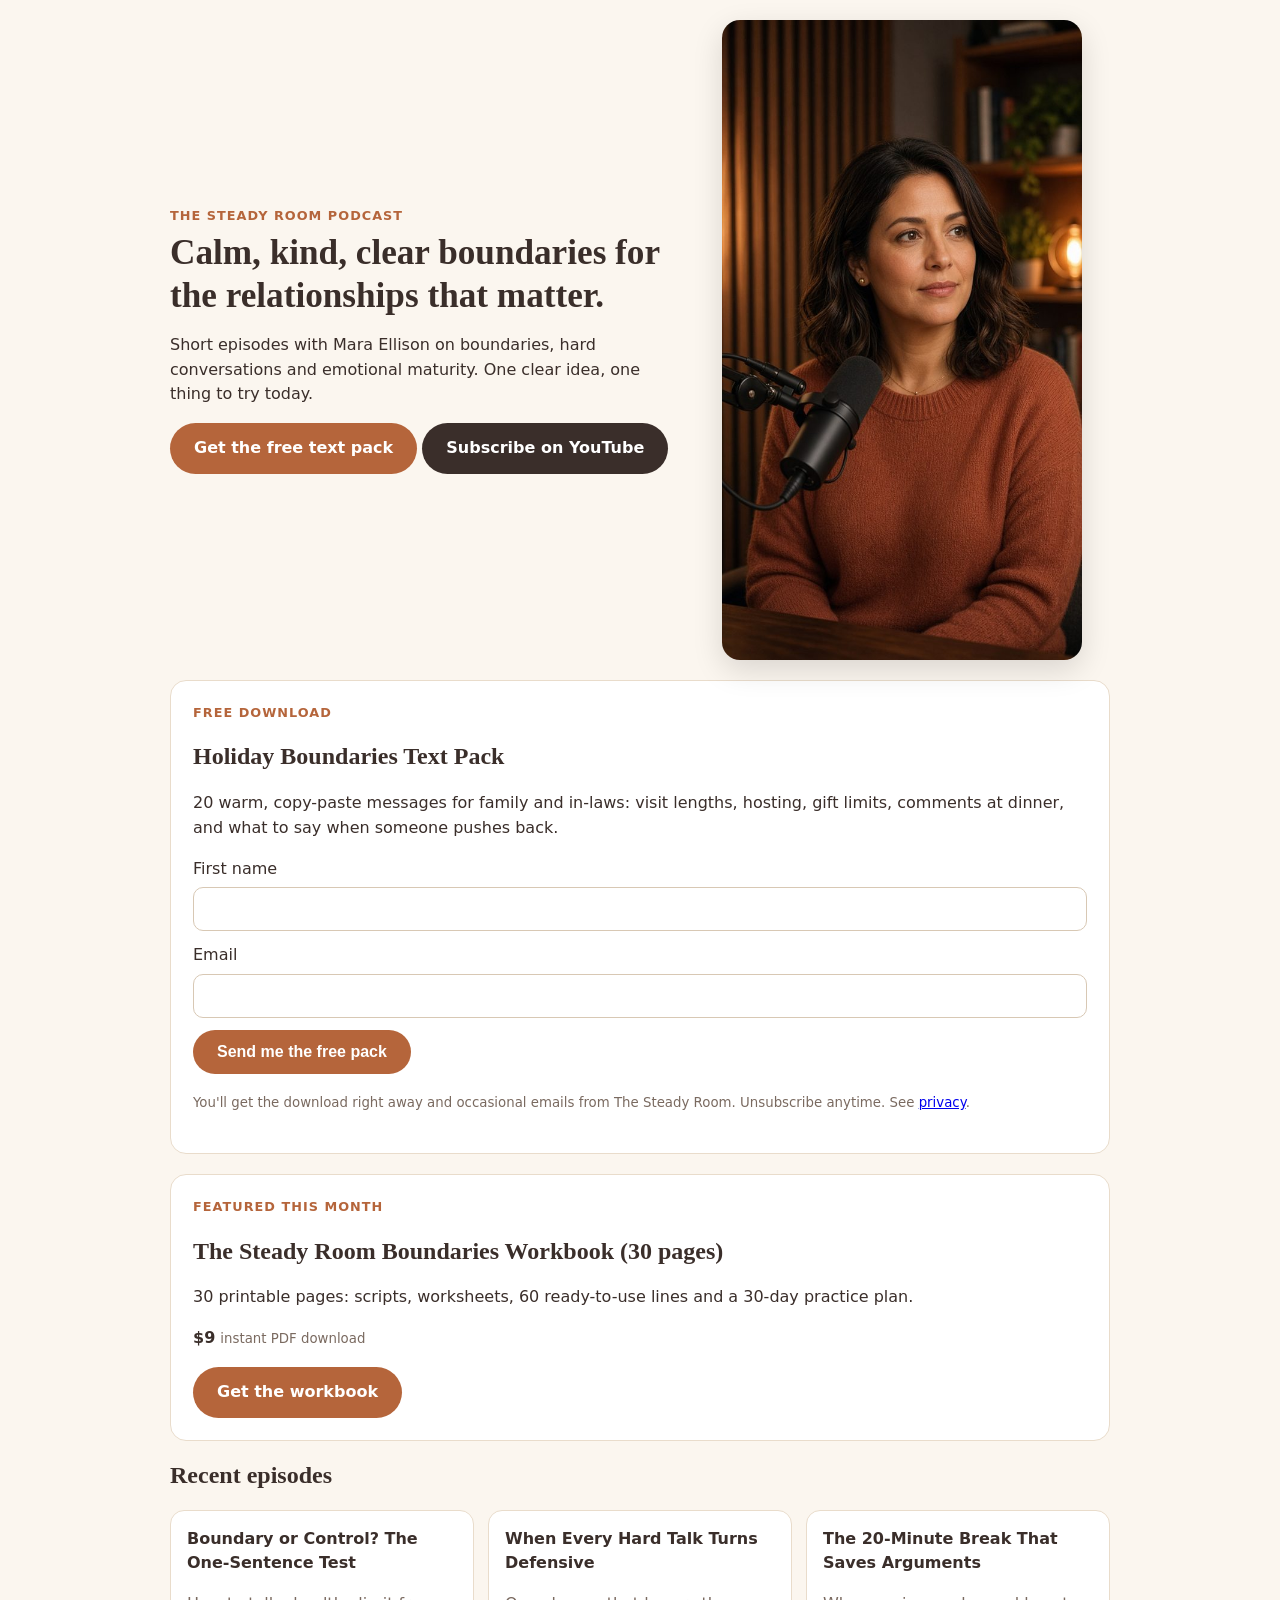
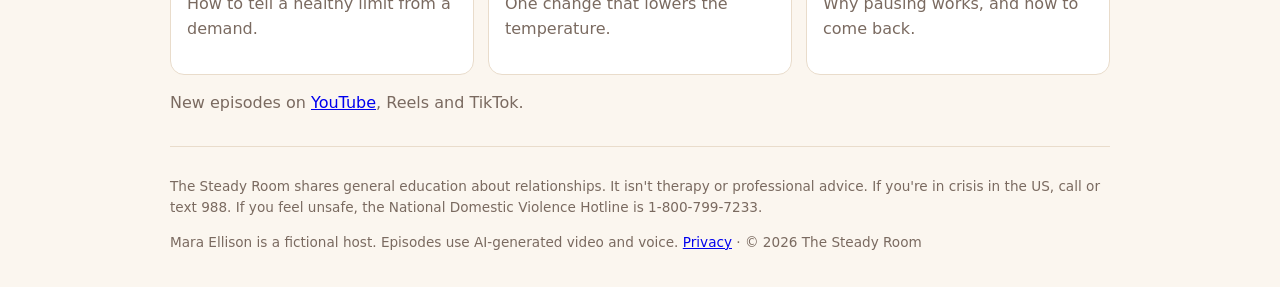
==== index.html @ f8809318 "Add files via upload" ====
<!doctype html><html lang="en"><head><meta charset="utf-8"><meta name="viewport" content="width=device-width,initial-scale=1">
<title>The Steady Room | Calm, clear boundaries for real relationships</title>
<meta name="description" content="Short, practical podcast episodes on boundaries, emotional maturity and healthier relationships. Get the free Holiday Boundaries Text Pack.">
<link rel="canonical" href="https://yarosim.github.io/the-steady-room/"><meta property="og:title" content="The Steady Room"><meta property="og:description" content="Free: 20 kind, clear holiday messages for family and in-laws.">
<meta property="og:image" content="https://yarosim.github.io/the-steady-room/og.png"><meta property="og:url" content="https://yarosim.github.io/the-steady-room/"><meta property="og:type" content="website"><meta name="twitter:card" content="summary_large_image">
<link rel="stylesheet" href="style.css"></head><body><div class="wrap">
<section class="hero"><div><div class="kick">THE STEADY ROOM PODCAST</div><h1>Calm, kind, clear boundaries for the relationships that matter.</h1>
<p>Short episodes with Mara Ellison on boundaries, hard conversations and emotional maturity. One clear idea, one thing to try today.</p>
<a class="btn" href="#free">Get the free text pack</a> <a class="btn alt" id="yt" href="#episodes">Subscribe on YouTube</a></div>
<img src="mara.jpg" alt="Mara Ellison, host of The Steady Room, at the podcast microphone"></section>

<section class="card" id="free"><div class="kick">FREE DOWNLOAD</div><h2 id="freeTitle">Holiday Boundaries Text Pack</h2>
<p>20 warm, copy-paste messages for family and in-laws: visit lengths, hosting, gift limits, comments at dinner, and what to say when someone pushes back.</p>
<form action="https://formsubmit.co/pnsgloballlc@gmail.com" method="POST">
<input type="hidden" name="_subject" value="New Steady Room signup: Holiday Boundaries Text Pack"><input type="hidden" name="_next" value="https://yarosim.github.io/the-steady-room/free/">
<input type="hidden" name="_captcha" value="false"><input type="hidden" name="_template" value="table"><input type="text" name="_honey" style="display:none">
<input type="hidden" name="source" value="the-steady-room-landing"><label>First name<input type="text" name="name" required></label>
<label>Email<input type="email" name="email" required></label><button class="btn" type="submit">Send me the free pack</button>
<p><small>You'll get the download right away and occasional emails from The Steady Room. Unsubscribe anytime. See <a href="privacy.html">privacy</a>.</small></p></form></section>

<section class="card" id="featured"><div class="kick">FEATURED THIS MONTH</div><h2 id="paidName">The Steady Room Boundaries Workbook</h2>
<p id="paidDesc">30 printable pages: scripts, worksheets, 60 ready-to-use lines and a 30-day practice plan.</p>
<p><strong id="paidPrice">$9</strong> <small>instant PDF download</small></p><a class="btn" id="buy" href="https://buy.stripe.com/aFacN52rWdBybjQdHK2Ji2j">Get the workbook</a></section>

<section id="episodes"><h2>Recent episodes</h2><div class="eps">
<div class="ep"><strong>Boundary or Control? The One-Sentence Test</strong><p class="muted">How to tell a healthy limit from a demand.</p></div>
<div class="ep"><strong>When Every Hard Talk Turns Defensive</strong><p class="muted">One change that lowers the temperature.</p></div>
<div class="ep"><strong>The 20-Minute Break That Saves Arguments</strong><p class="muted">Why pausing works, and how to come back.</p></div></div>
<p class="muted">New episodes on <a href="https://www.youtube.com/@TheSteadyRoomPodcast">YouTube</a>, Reels and TikTok.</p></section>

<footer><p>The Steady Room shares general education about relationships. It isn't therapy or professional advice. If you're in crisis in the US, call or text 988. If you feel unsafe, the National Domestic Violence Hotline is 1-800-799-7233.</p>
<p>Mara Ellison is a fictional host. Episodes use AI-generated video and voice. <a href="privacy.html">Privacy</a> · © 2026 The Steady Room</p></footer></div>
<script>
const YT="https://www.youtube.com/@TheSteadyRoomPodcast?sub_confirmation=1";if(YT)document.getElementById('yt').href=YT;
fetch('products.json').then(r=>r.json()).then(d=>{const n=new Date(new Date().toLocaleString('en-US',{timeZone:'America/New_York'}));
const k=n.getFullYear()+'-'+String(n.getMonth()+1).padStart(2,'0');const m=d.months&&d.months[k]||{};const p=(m.paid&&m.paid.stripe_link)?m.paid:d.default.paid;
document.getElementById('paidName').textContent=p.name;document.getElementById('paidPrice').textContent='$'+p.price_usd;if(p.desc)document.getElementById('paidDesc').textContent=p.desc;
document.getElementById('buy').href=p.stripe_link;}).catch(()=>{});
</script></body></html>
---- style.css ----
*{box-sizing:border-box}body{margin:0;font-family:system-ui,-apple-system,Segoe UI,Roboto,sans-serif;background:#FBF6EF;color:#3A2E2A;line-height:1.55}
.wrap{max-width:980px;margin:auto;padding:20px}h1,h2{font-family:Georgia,serif;line-height:1.2}h1{font-size:2.2rem;margin:.2em 0}
.hero{display:grid;gap:24px;align-items:center}@media(min-width:760px){.hero{grid-template-columns:1.2fr 1fr}}
.hero img{width:100%;max-width:360px;border-radius:18px;box-shadow:0 10px 30px #0002;justify-self:center}
.kick{color:#B5653B;font-weight:700;letter-spacing:.08em;font-size:.8rem}.card{background:#fff;border:1px solid #E9DCCB;border-radius:16px;padding:22px;margin:20px 0}
.btn{display:inline-block;background:#B5653B;color:#fff;border:0;border-radius:999px;padding:13px 24px;font-size:1rem;font-weight:700;text-decoration:none;cursor:pointer}
.btn.alt{background:#3A2E2A}input[type=email],input[type=text]{width:100%;padding:12px;border:1px solid #d8c8b4;border-radius:10px;font-size:1rem;margin:6px 0 12px}
.eps{display:grid;gap:14px}@media(min-width:760px){.eps{grid-template-columns:repeat(3,1fr)}}.ep{background:#fff;border-radius:14px;padding:16px;border:1px solid #E9DCCB}
small,.muted{color:#7a6a60}footer{font-size:.85rem;color:#7a6a60;border-top:1px solid #E9DCCB;margin-top:30px;padding-top:16px}
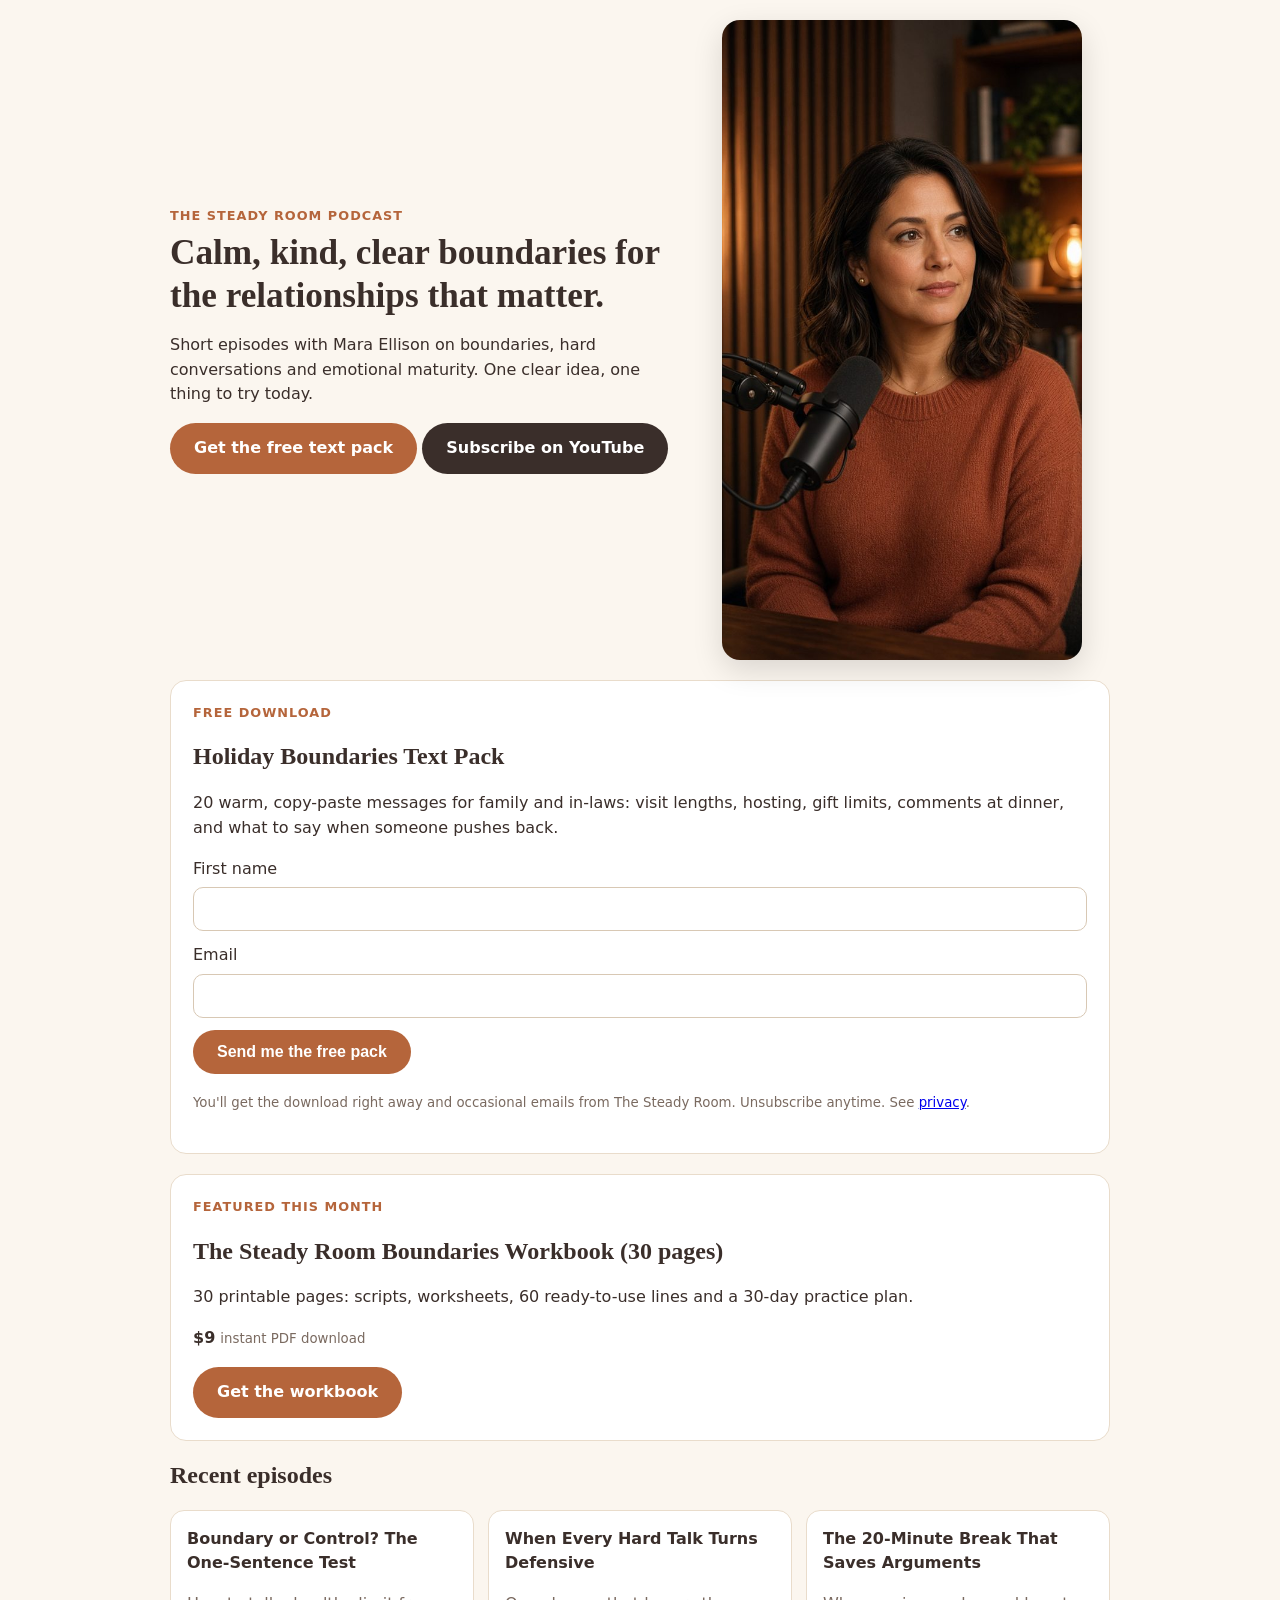
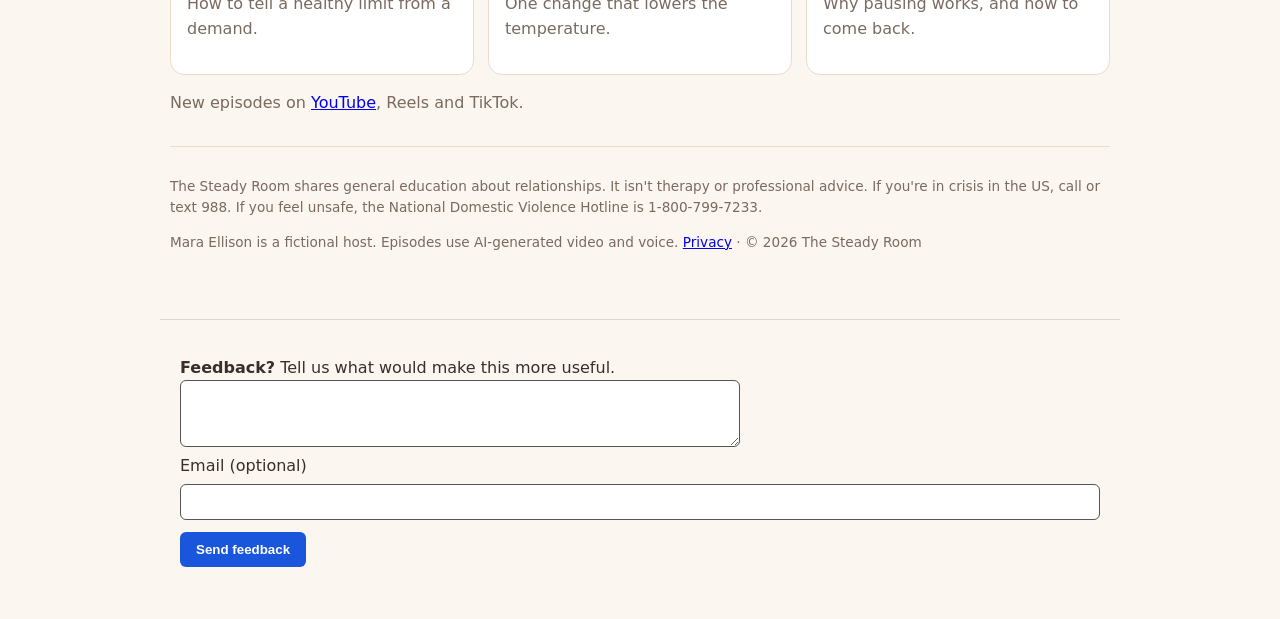
==== commit ec9711ef: "Secure SDLC, signup/feedback forms Co-authored-by: yarosim <yarosim@users.noreply.github.com>" ====
--- a/index.html
+++ b/index.html
@@ -1,4 +1,7 @@
-<!doctype html><html lang="en"><head><meta charset="utf-8"><meta name="viewport" content="width=device-width,initial-scale=1">
+<!doctype html><html lang="en"><head><meta charset="utf-8">
+<meta http-equiv="Content-Security-Policy" content="default-src 'self'; img-src 'self' data: https:; style-src 'self' 'unsafe-inline'; script-src 'self' 'unsafe-inline'; connect-src 'self' https://formsubmit.co; form-action 'self' https://formsubmit.co https://buy.stripe.com; frame-src 'self' https://www.youtube-nocookie.com https://www.youtube.com; base-uri 'self'; object-src 'none'; upgrade-insecure-requests">
+<meta name="referrer" content="strict-origin-when-cross-origin">
+<meta name="viewport" content="width=device-width,initial-scale=1">
 <title>The Steady Room | Calm, clear boundaries for real relationships</title>
 <meta name="description" content="Short, practical podcast episodes on boundaries, emotional maturity and healthier relationships. Get the free Holiday Boundaries Text Pack.">
 <link rel="canonical" href="https://yarosim.github.io/the-steady-room/"><meta property="og:title" content="The Steady Room"><meta property="og:description" content="Free: 20 kind, clear holiday messages for family and in-laws.">
@@ -12,7 +15,7 @@
 <section class="card" id="free"><div class="kick">FREE DOWNLOAD</div><h2 id="freeTitle">Holiday Boundaries Text Pack</h2>
 <p>20 warm, copy-paste messages for family and in-laws: visit lengths, hosting, gift limits, comments at dinner, and what to say when someone pushes back.</p>
 <form action="https://formsubmit.co/pnsgloballlc@gmail.com" method="POST">
-<input type="hidden" name="_subject" value="New Steady Room signup: Holiday Boundaries Text Pack"><input type="hidden" name="_next" value="https://yarosim.github.io/the-steady-room/free/">
+<input type="hidden" name="_subject" value="[SIGNUP] the-steady-room"><input type="hidden" name="_next" value="https://yarosim.github.io/the-steady-room/free/">
 <input type="hidden" name="_captcha" value="false"><input type="hidden" name="_template" value="table"><input type="text" name="_honey" style="display:none">
 <input type="hidden" name="source" value="the-steady-room-landing"><label>First name<input type="text" name="name" required></label>
 <label>Email<input type="email" name="email" required></label><button class="btn" type="submit">Send me the free pack</button>
@@ -36,4 +39,11 @@
 const k=n.getFullYear()+'-'+String(n.getMonth()+1).padStart(2,'0');const m=d.months&&d.months[k]||{};const p=(m.paid&&m.paid.stripe_link)?m.paid:d.default.paid;
 document.getElementById('paidName').textContent=p.name;document.getElementById('paidPrice').textContent='$'+p.price_usd;if(p.desc)document.getElementById('paidDesc').textContent=p.desc;
 document.getElementById('buy').href=p.stripe_link;}).catch(()=>{});
-</script></body></html>
+</script>
+<!-- ux-forms v1 -->
+<section id="feedback" aria-label="Signup and feedback" style="max-width:960px;margin:32px auto;padding:20px;border-top:1px solid #8884;font:16px/1.5 system-ui,sans-serif">
+<form class="ux-feedback" action="https://formsubmit.co/pnsgloballlc@gmail.com" method="POST" aria-label="Feedback" style="margin-top:16px">
+<input type="hidden" name="_subject" value="[FEEDBACK] the-steady-room"><input type="hidden" name="_captcha" value="false"><input type="hidden" name="_template" value="table"><input type="text" name="_honey" style="display:none" tabindex="-1" autocomplete="off"><input type="hidden" name="_next" value="https://yarosim.github.io/the-steady-room/?feedback=thanks">
+<label for="ux-fb-msg"><strong>Feedback?</strong> Tell us what would make this more useful.</label><br><textarea id="ux-fb-msg" name="message" required rows="3" style="width:100%;max-width:560px;padding:10px;border:1px solid #555;border-radius:6px"></textarea><br><label for="ux-fb-email">Email (optional)</label> <input id="ux-fb-email" type="email" name="email" style="padding:8px;border:1px solid #555;border-radius:6px"> <button type="submit" style="padding:10px 16px;border:0;border-radius:6px;background:#1a56db;color:#fff;font-weight:700;cursor:pointer">Send feedback</button></form>
+</section>
+</body></html>
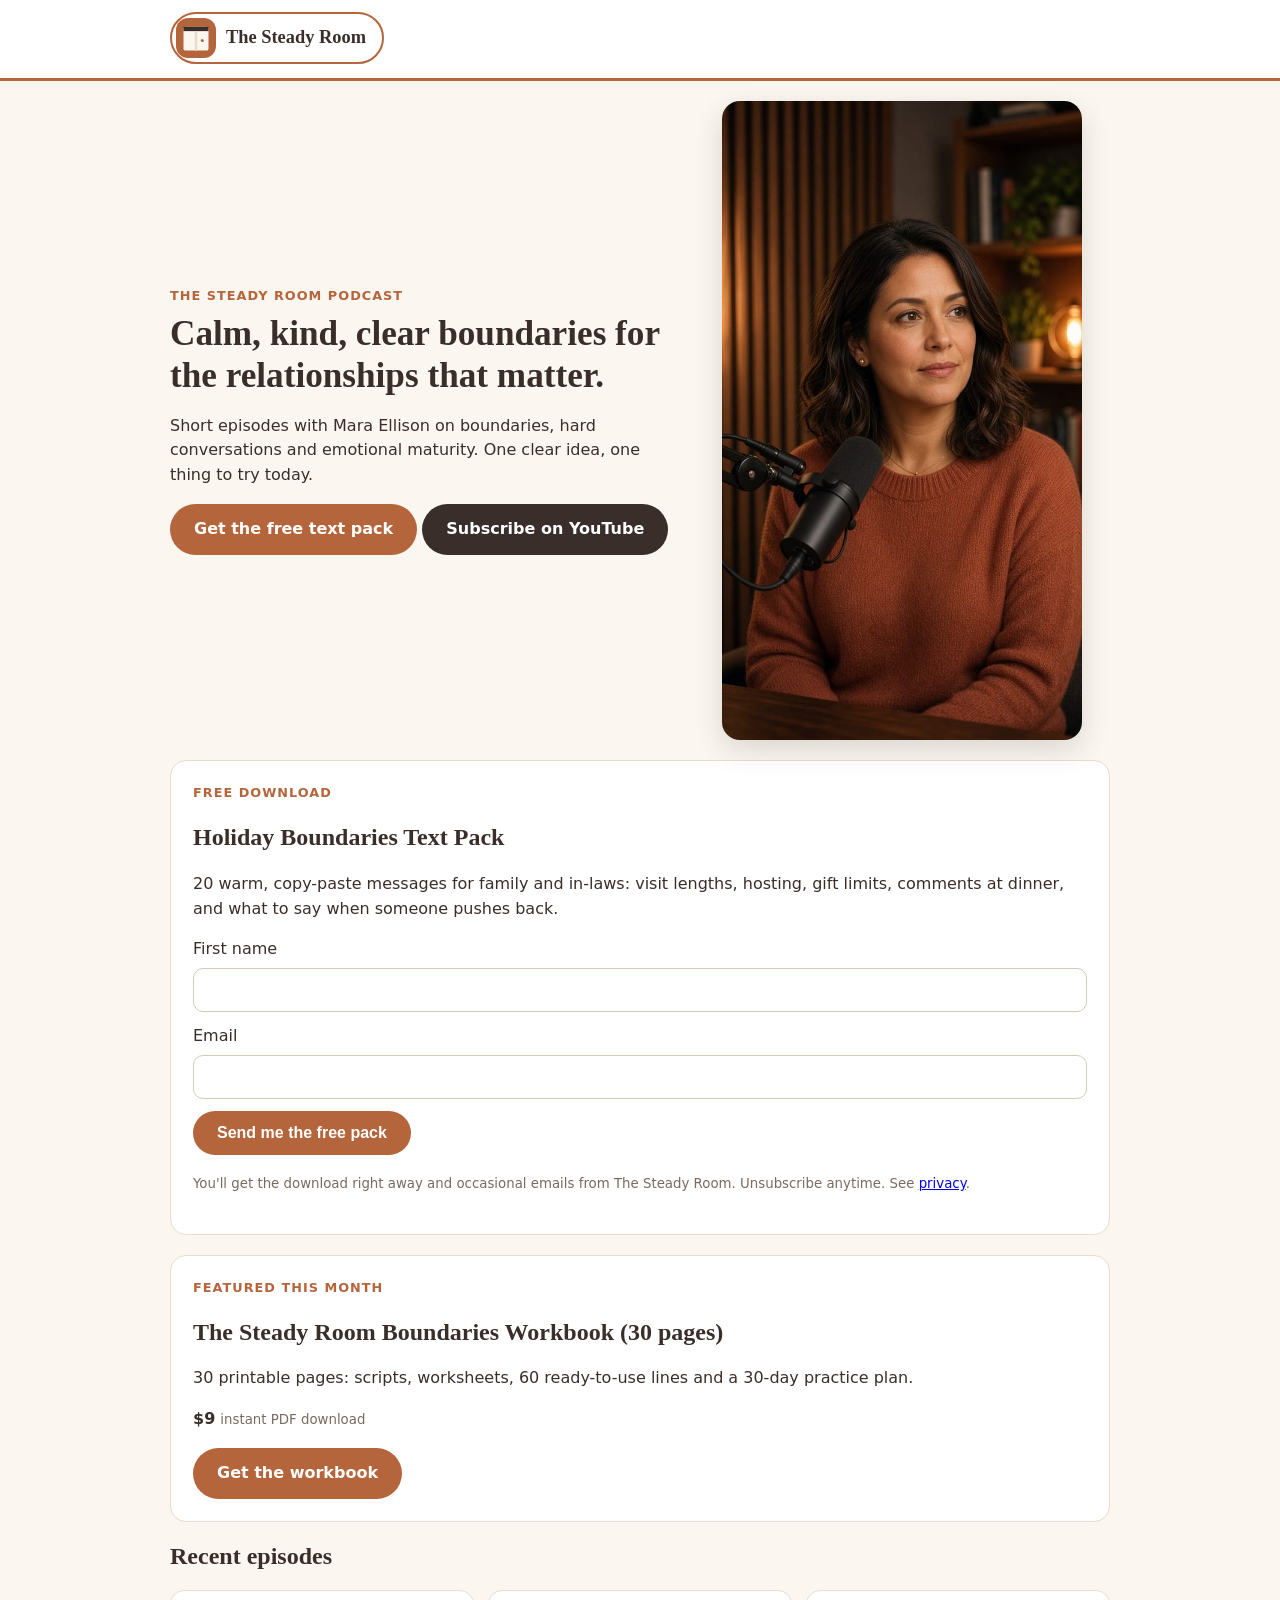
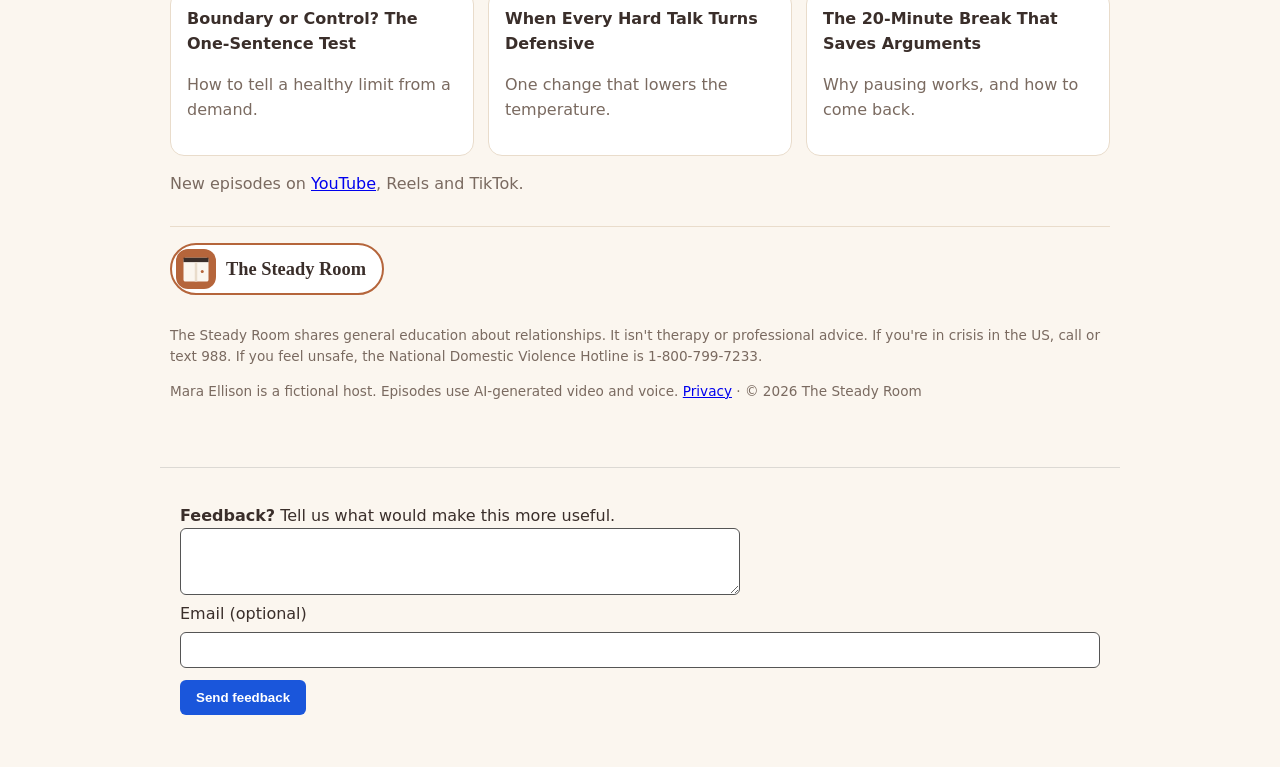
==== commit 207b2c6a: "Add a branded home button in the header and footer. The Steady Room mark and name link back to the h" ====
--- a/index.html
+++ b/index.html
@@ -6,7 +6,9 @@
 <meta name="description" content="Short, practical podcast episodes on boundaries, emotional maturity and healthier relationships. Get the free Holiday Boundaries Text Pack.">
 <link rel="canonical" href="https://yarosim.github.io/the-steady-room/"><meta property="og:title" content="The Steady Room"><meta property="og:description" content="Free: 20 kind, clear holiday messages for family and in-laws.">
 <meta property="og:image" content="https://yarosim.github.io/the-steady-room/og.png"><meta property="og:url" content="https://yarosim.github.io/the-steady-room/"><meta property="og:type" content="website"><meta name="twitter:card" content="summary_large_image">
-<link rel="stylesheet" href="style.css"></head><body><div class="wrap">
+<link rel="stylesheet" href="style.css"></head><body>
+<header class="site-head"><div class="wrap"><a class="brand" href="./"><img src="mark.svg" width="40" height="40" alt="The Steady Room logo"><span>The Steady Room</span></a></div></header>
+<div class="wrap">
 <section class="hero"><div><div class="kick">THE STEADY ROOM PODCAST</div><h1>Calm, kind, clear boundaries for the relationships that matter.</h1>
 <p>Short episodes with Mara Ellison on boundaries, hard conversations and emotional maturity. One clear idea, one thing to try today.</p>
 <a class="btn" href="#free">Get the free text pack</a> <a class="btn alt" id="yt" href="#episodes">Subscribe on YouTube</a></div>
@@ -23,7 +25,7 @@
 
 <section class="card" id="featured"><div class="kick">FEATURED THIS MONTH</div><h2 id="paidName">The Steady Room Boundaries Workbook</h2>
 <p id="paidDesc">30 printable pages: scripts, worksheets, 60 ready-to-use lines and a 30-day practice plan.</p>
-<p><strong id="paidPrice">$9</strong> <small>instant PDF download</small></p><a class="btn" id="buy" href="https://buy.stripe.com/aFacN52rWdBybjQdHK2Ji2j">Get the workbook</a></section>
+<p><strong id="paidPrice">$9</strong> <small>instant PDF download</small></p><a class="btn" id="buy" href="https://vb3mfp-qd.myshopify.com/products/steady-room-boundaries-workbook">Get the workbook</a></section>
 
 <section id="episodes"><h2>Recent episodes</h2><div class="eps">
 <div class="ep"><strong>Boundary or Control? The One-Sentence Test</strong><p class="muted">How to tell a healthy limit from a demand.</p></div>
@@ -31,7 +33,7 @@
 <div class="ep"><strong>The 20-Minute Break That Saves Arguments</strong><p class="muted">Why pausing works, and how to come back.</p></div></div>
 <p class="muted">New episodes on <a href="https://www.youtube.com/@TheSteadyRoomPodcast">YouTube</a>, Reels and TikTok.</p></section>
 
-<footer><p>The Steady Room shares general education about relationships. It isn't therapy or professional advice. If you're in crisis in the US, call or text 988. If you feel unsafe, the National Domestic Violence Hotline is 1-800-799-7233.</p>
+<footer><a class="brand" href="./"><img src="mark.svg" width="40" height="40" alt="The Steady Room logo"><span>The Steady Room</span></a><p>The Steady Room shares general education about relationships. It isn't therapy or professional advice. If you're in crisis in the US, call or text 988. If you feel unsafe, the National Domestic Violence Hotline is 1-800-799-7233.</p>
 <p>Mara Ellison is a fictional host. Episodes use AI-generated video and voice. <a href="privacy.html">Privacy</a> · © 2026 The Steady Room</p></footer></div>
 <script>
 const YT="https://www.youtube.com/@TheSteadyRoomPodcast?sub_confirmation=1";if(YT)document.getElementById('yt').href=YT;
--- a/style.css
+++ b/style.css
@@ -1,4 +1,13 @@
 *{box-sizing:border-box}body{margin:0;font-family:system-ui,-apple-system,Segoe UI,Roboto,sans-serif;background:#FBF6EF;color:#3A2E2A;line-height:1.55}
+.site-head{background:#fff;border-bottom:3px solid #B5653B}
+.site-head .wrap{padding-top:12px;padding-bottom:12px}
+.brand{display:inline-flex;align-items:center;gap:10px;max-width:100%;min-height:48px;padding:4px 16px 4px 4px;border:2px solid #B5653B;border-radius:999px;background:#fff;color:#3A2E2A;text-decoration:none;font-weight:800}
+.brand img{width:40px;height:40px;border-radius:12px;flex:0 0 auto}
+.brand span{font-family:Georgia,serif;font-size:1.15rem;line-height:1.15}
+.brand:hover{background:#FBF6EF}
+.brand:focus{outline:3px solid #3A2E2A;outline-offset:3px}
+footer .brand{margin:0 0 16px}
+@media(max-width:420px){.brand{gap:8px;padding-right:12px}.brand span{font-size:1rem}}
 .wrap{max-width:980px;margin:auto;padding:20px}h1,h2{font-family:Georgia,serif;line-height:1.2}h1{font-size:2.2rem;margin:.2em 0}
 .hero{display:grid;gap:24px;align-items:center}@media(min-width:760px){.hero{grid-template-columns:1.2fr 1fr}}
 .hero img{width:100%;max-width:360px;border-radius:18px;box-shadow:0 10px 30px #0002;justify-self:center}
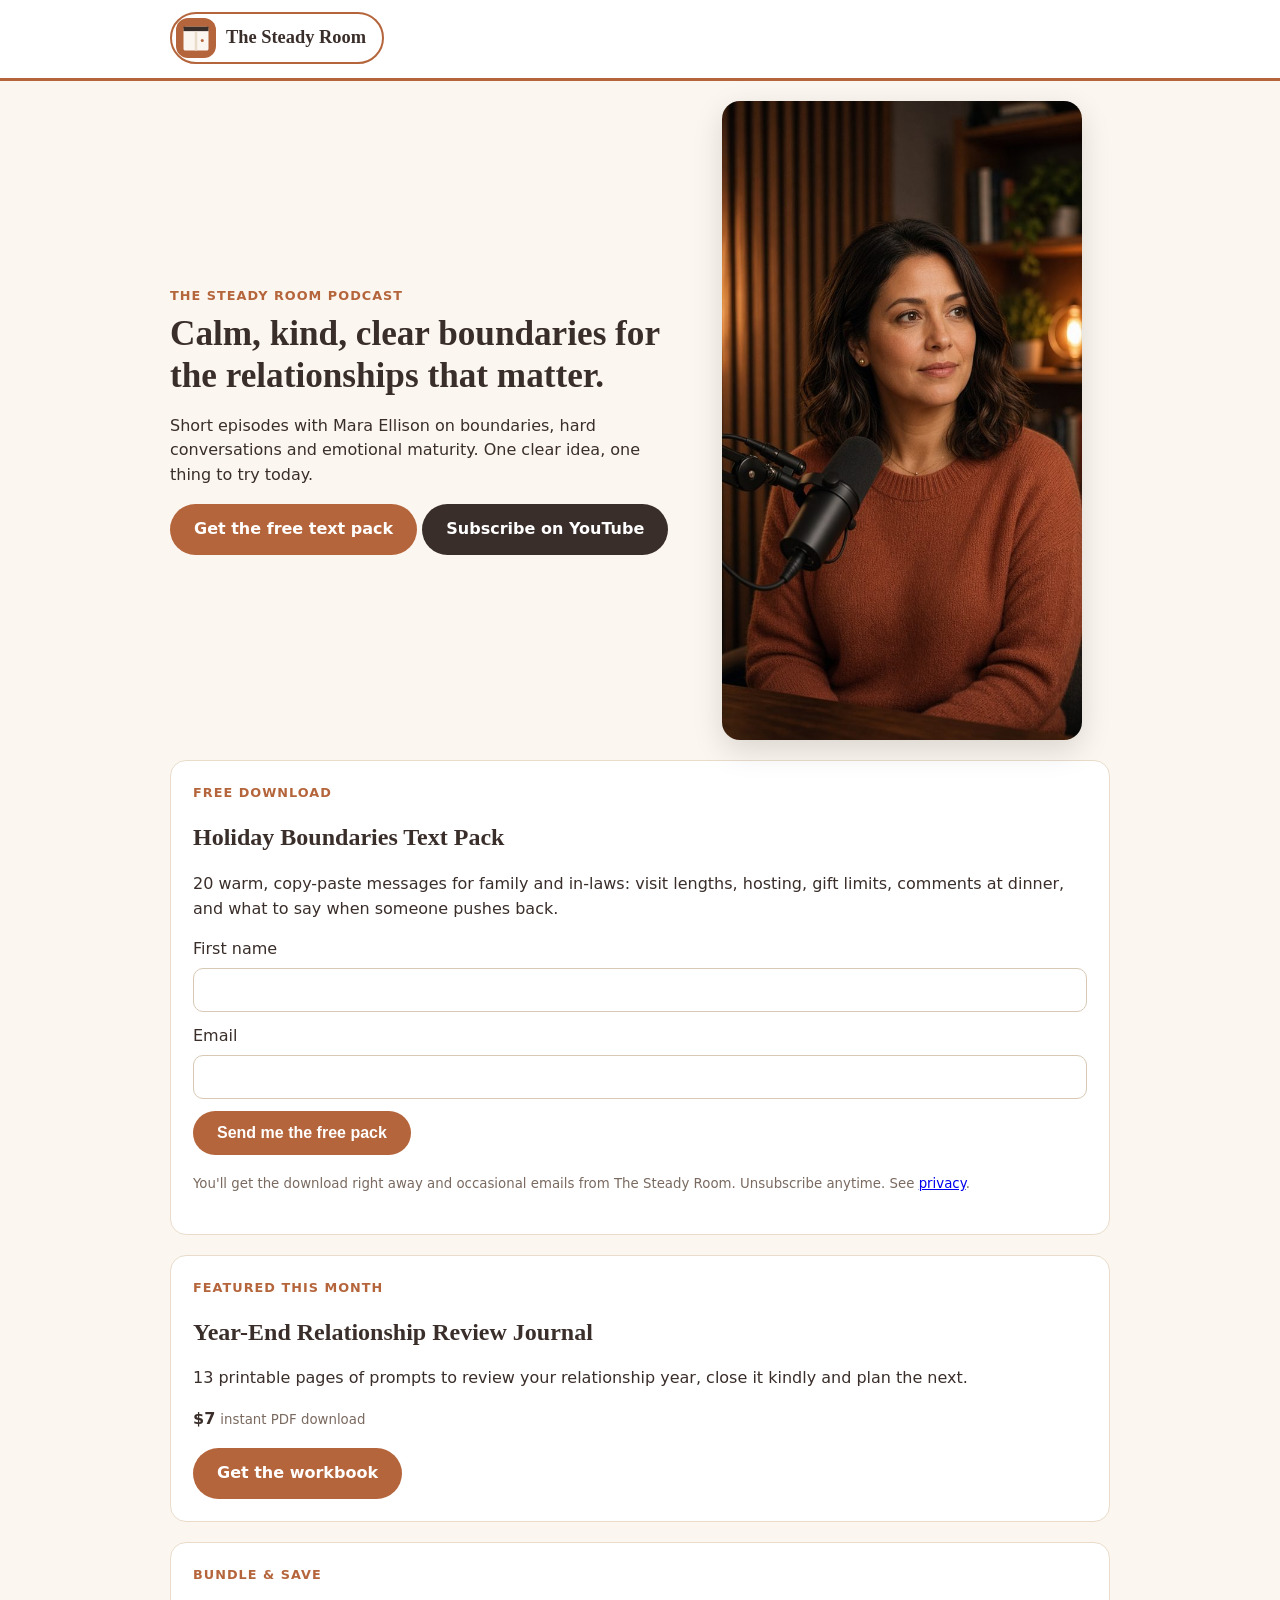
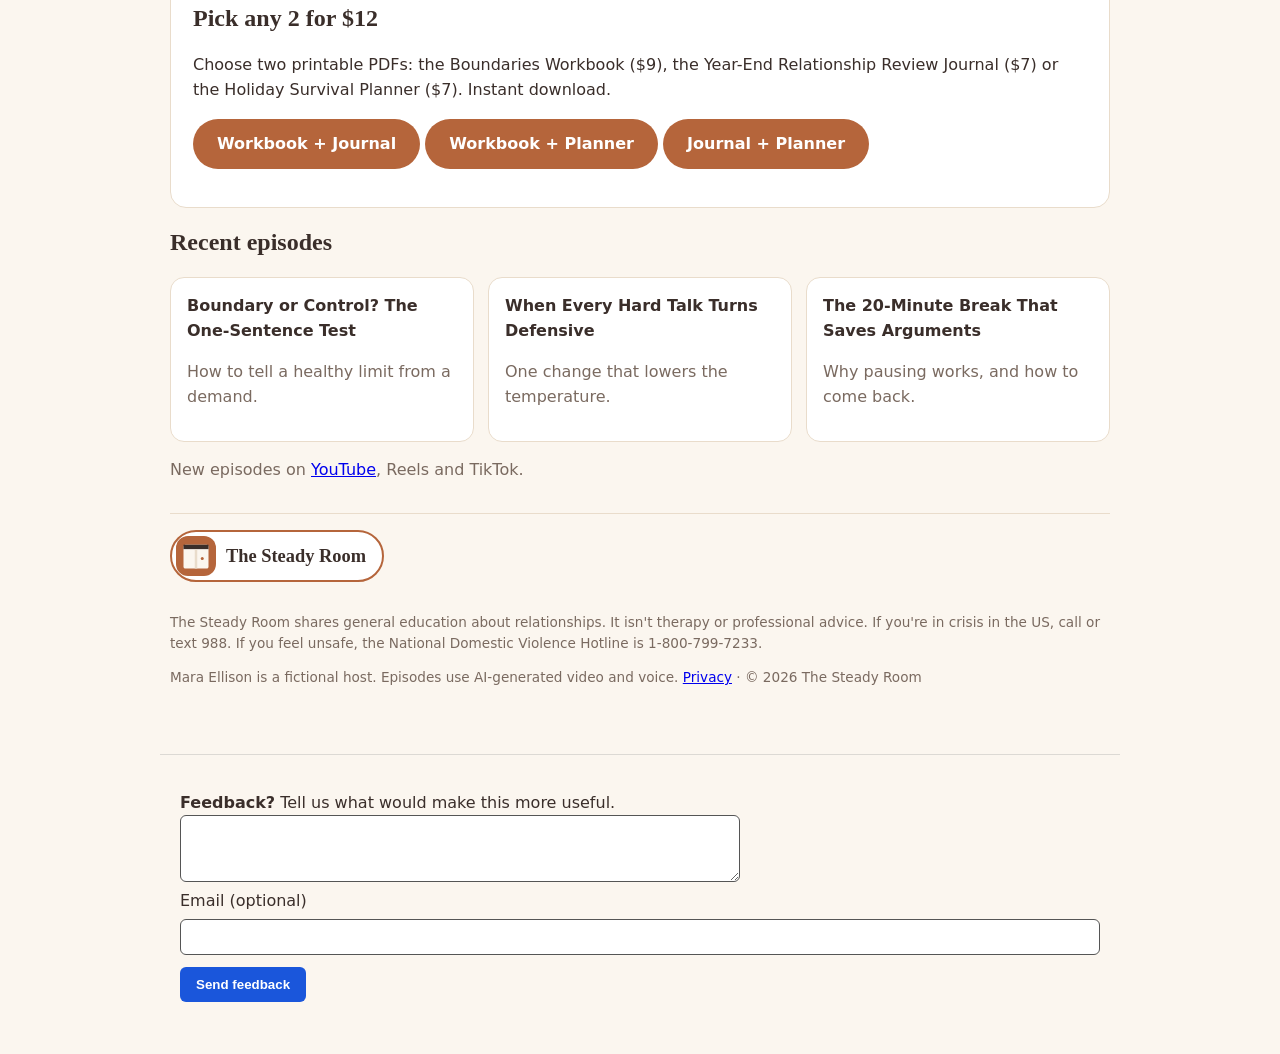
==== commit fe863b8e: "Add files via upload" ====
--- a/index.html
+++ b/index.html
@@ -2,6 +2,12 @@
 <meta http-equiv="Content-Security-Policy" content="default-src 'self'; img-src 'self' data: https:; style-src 'self' 'unsafe-inline'; script-src 'self' 'unsafe-inline'; connect-src 'self' https://formsubmit.co; form-action 'self' https://formsubmit.co https://buy.stripe.com; frame-src 'self' https://www.youtube-nocookie.com https://www.youtube.com; base-uri 'self'; object-src 'none'; upgrade-insecure-requests">
 <meta name="referrer" content="strict-origin-when-cross-origin">
 <meta name="viewport" content="width=device-width,initial-scale=1">
+<link rel="icon" href="favicon.ico" sizes="any">
+<link rel="icon" href="favicon.svg" type="image/svg+xml">
+<link rel="icon" type="image/png" sizes="32x32" href="favicon-32.png">
+<link rel="apple-touch-icon" sizes="180x180" href="apple-touch-icon.png">
+<link rel="manifest" href="site.webmanifest">
+<meta name="theme-color" content="#B5653B">
 <title>The Steady Room | Calm, clear boundaries for real relationships</title>
 <meta name="description" content="Short, practical podcast episodes on boundaries, emotional maturity and healthier relationships. Get the free Holiday Boundaries Text Pack.">
 <link rel="canonical" href="https://yarosim.github.io/the-steady-room/"><meta property="og:title" content="The Steady Room"><meta property="og:description" content="Free: 20 kind, clear holiday messages for family and in-laws.">
@@ -27,6 +33,10 @@
 <p id="paidDesc">30 printable pages: scripts, worksheets, 60 ready-to-use lines and a 30-day practice plan.</p>
 <p><strong id="paidPrice">$9</strong> <small>instant PDF download</small></p><a class="btn" id="buy" href="https://vb3mfp-qd.myshopify.com/products/steady-room-boundaries-workbook">Get the workbook</a></section>
 
+<section class="card" id="bundle"><div class="kick">BUNDLE &amp; SAVE</div><h2>Pick any 2 for $12</h2>
+<p>Choose two printable PDFs: the Boundaries Workbook ($9), the Year-End Relationship Review Journal ($7) or the Holiday Survival Planner ($7). Instant download.</p>
+<p><a class="btn" href="https://buy.stripe.com/fZu00jgiMbtq2Nk6fi2Ji2s">Workbook + Journal</a> <a class="btn" href="https://buy.stripe.com/cNi14n6IcdBy73AeLO2Ji2t">Workbook + Planner</a> <a class="btn" href="https://buy.stripe.com/14AaEX8Qk696gEa8nq2Ji2u">Journal + Planner</a></p></section>
+
 <section id="episodes"><h2>Recent episodes</h2><div class="eps">
 <div class="ep"><strong>Boundary or Control? The One-Sentence Test</strong><p class="muted">How to tell a healthy limit from a demand.</p></div>
 <div class="ep"><strong>When Every Hard Talk Turns Defensive</strong><p class="muted">One change that lowers the temperature.</p></div>
